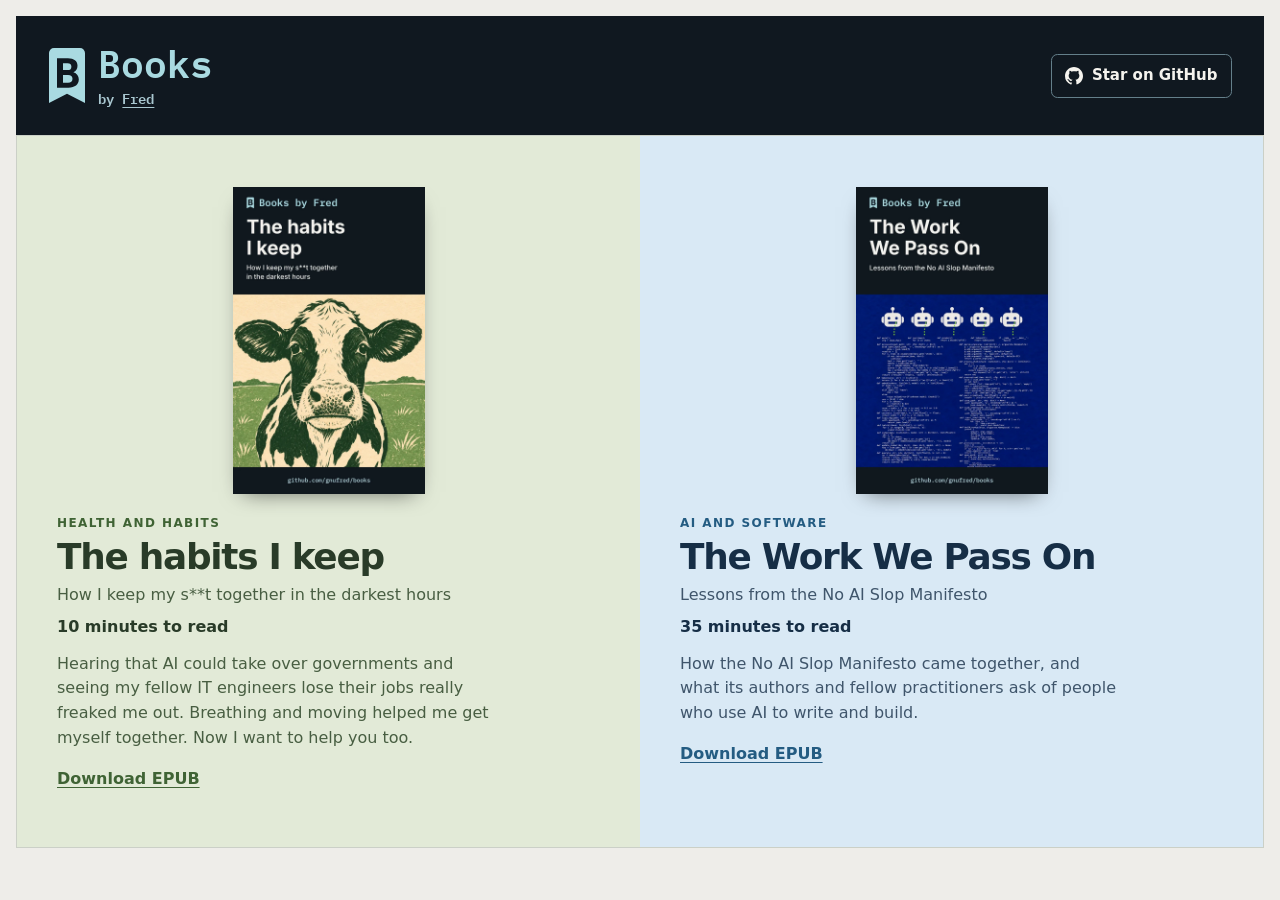
==== docs/index.html @ e2b28836 "Brand the site and covers as Books by Fred Center the GitHub URL in the cover footer and regenerate " ====
<!doctype html>
<!-- SPDX-FileCopyrightText: 2026 Fred Potvin -->
<!-- SPDX-License-Identifier: GPL-3.0-only -->
<html lang="en">
<head>
  <meta charset="utf-8">
  <meta name="viewport" content="width=device-width, initial-scale=1">
  <meta name="color-scheme" content="light dark">
  <meta name="description" content="Books by Fred about software, AI, and the habits he kept.">
  <title>Books by Fred</title>
  <link rel="icon" type="image/svg+xml" sizes="any" href="./assets/books-bookmark.svg">
  <link rel="stylesheet" href="./books.css">
</head>
<body>
  <header class="site-header">
    <div class="brand">
      <img src="./assets/books-bookmark.svg" width="38" height="56" alt="">
      <div>
        <h1><a href="https://github.com/gnufred/books">Books</a></h1>
        <p class="byline">by <a href="https://github.com/gnufred">Fred</a></p>
      </div>
    </div>

    <a class="github-star" href="https://github.com/gnufred/books">
      <img src="./assets/github-mark.svg" width="18" height="18" alt="">
      Star on GitHub
    </a>
  </header>

  <main class="books">
    <article class="habits">
      <img class="cover" src="./books/the-habits-i-keep/cover/cover.webp" width="800" height="1280" alt="">
      <p class="category">Health and habits</p>
      <h2>The habits I keep</h2>
      <p class="subtitle">How I keep my s**t together in the darkest hours</p>
      <p class="reading-time"><time datetime="PT10M">10 minutes</time> to read</p>
      <p class="summary">Hearing that AI could take over governments and seeing my fellow IT engineers lose their jobs really freaked me out. Breathing and moving helped me get myself together. Now I want to help you too.</p>
      <a class="download" href="./books/the-habits-i-keep/the-habits-i-keep.epub" download aria-label="Download EPUB for The habits I keep">Download EPUB</a>
    </article>

    <article class="work">
      <img class="cover" src="./books/the-work-we-pass-on/cover/cover.webp" width="800" height="1280" alt="">
      <p class="category">AI and software</p>
      <h2>The Work We Pass On</h2>
      <p class="subtitle">Lessons from the No AI Slop Manifesto</p>
      <p class="reading-time"><time datetime="PT35M">35 minutes</time> to read</p>
      <p class="summary">How the No AI Slop Manifesto came together, and what its authors and fellow practitioners ask of people who use AI to write and build.</p>
      <a class="download" href="./books/the-work-we-pass-on/the-work-we-pass-on.epub" download aria-label="Download EPUB for The Work We Pass On">Download EPUB</a>
    </article>
  </main>
</body>
</html>
---- docs/books.css ----
/* SPDX-FileCopyrightText: 2026 Fred Potvin */
/* SPDX-License-Identifier: GPL-3.0-only */

@font-face {
  font-family: "IBM Plex Mono";
  src: url("./tools/cover-creator/fonts/IBMPlexMono-SemiBold.ttf") format("truetype");
  font-weight: 600;
  font-display: swap;
}

:root {
  color-scheme: light dark;
  --navy: #101820;
  background: light-dark(#eeede9, var(--navy));
  color: light-dark(#222a25, #f5f3ee);
}

* { box-sizing: border-box; }

body {
  width: min(100% - 2rem, 87rem);
  margin: 0 auto;
  padding-block: 1rem;
  font: 1rem/1.55 system-ui, sans-serif;
}

h1, h2, p { margin: 0; }

.site-header, .brand, .github-star {
  display: flex;
  align-items: center;
}

.site-header {
  --accent: #a9dae1;
  --muted: #a9c7d0;

  flex-wrap: wrap;
  justify-content: space-between;
  gap: .75rem 1.5rem;
  padding: clamp(1rem, 2.6vw, 1.65rem) clamp(1rem, 3vw, 2rem);
  background: var(--navy);
  color: #f5f3ee;
}

.brand {
  gap: .75rem;
  font-family: "IBM Plex Mono", ui-monospace, monospace;
}

.brand img {
  display: block;
  flex: none;
  width: clamp(1.75rem, 4vw, 2.4rem);
  height: auto;
}

.brand h1 {
  color: var(--accent);
  font-size: clamp(1.75rem, 4vw, 2.4rem);
  font-weight: 600;
  line-height: 1.1;
}

.brand a { color: inherit; text-underline-offset: .18em; }
.brand h1 a { text-decoration: none; }
.brand h1 a:hover { text-decoration: underline; }

.byline {
  margin-block-start: .15rem;
  color: var(--muted);
  font-size: .875rem;
  font-weight: 600;
}

.byline a:hover { color: var(--accent); }

.github-star {
  gap: .55rem;
  min-height: 2.75rem;
  padding: .5rem .85rem;
  border: 1px solid #647f8a;
  border-radius: .4rem;
  color: inherit;
  font-size: .9375rem;
  font-weight: 650;
  text-decoration: none;
  white-space: nowrap;
}

.github-star:hover {
  border-color: var(--accent);
  background: #22333e;
  color: var(--accent);
}

a:focus-visible {
  outline: 2px solid var(--accent);
  outline-offset: 3px;
}

.books {
  display: grid;
  border: 1px solid light-dark(#cbd0c7, #4b514b);
}

.books > article {
  min-width: 0;
  padding: clamp(1.5rem, 4vw, 3.4rem) clamp(1rem, 4vw, 2.5rem);
  background: var(--panel);
  color: var(--panel-ink);
  text-align: start;
}

.habits {
  --panel: light-dark(#e2ead7, #2b3928);
  --panel-ink: light-dark(#293b28, #f2f3dd);
  --muted: light-dark(#485e42, #d1dec6);
  --accent: light-dark(#3f6334, #c1d9ad);
}

.work {
  --panel: light-dark(#d9e9f5, #1c3349);
  --panel-ink: light-dark(#162e46, #e9f4fd);
  --muted: light-dark(#3f556b, #bfd4e6);
  --accent: light-dark(#245c82, #a3d3f5);
}

.cover {
  display: block;
  width: min(100%, 12rem);
  height: auto;
  margin: 0 auto 1.2rem;
  box-shadow: 0 .6rem 1.3rem -.65rem #0009;
}

.category {
  color: var(--accent);
  font-size: .75rem;
  font-weight: 680;
  letter-spacing: .12em;
  text-transform: uppercase;
}

h2 {
  margin-block: .3rem .4rem;
  font-size: clamp(1.5rem, 2.8vw, 2.55rem);
  line-height: 1.1;
  letter-spacing: -.035em;
  text-wrap: balance;
}

.subtitle, .summary { color: var(--muted); }
.reading-time { margin-block-start: .45rem; font-weight: 650; }

.summary {
  max-width: 43ch;
  margin-block-start: .75rem;
}

.download {
  display: inline-block;
  margin-block-start: .75rem;
  padding-block: .25rem;
  color: var(--accent);
  font-weight: 650;
  text-underline-offset: .2em;
}

@media (min-width: 42rem) {
  .books { grid-template-columns: repeat(2, minmax(0, 1fr)); }
}
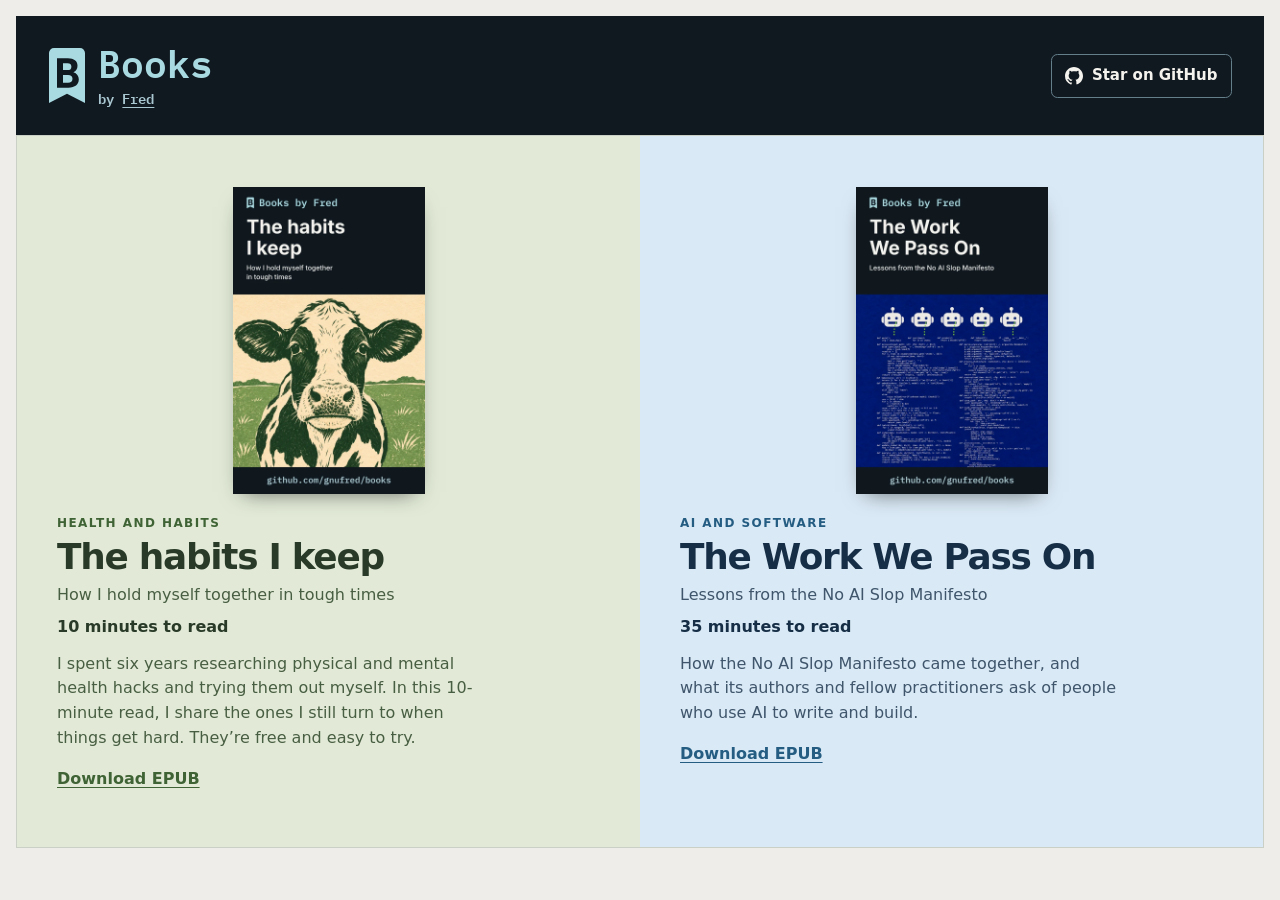
==== commit f95a1d38: "Refresh The habits I keep subtitle and synopsis Match the current manuscript, cover, EPUB, and Books" ====
--- a/docs/index.html
+++ b/docs/index.html
@@ -32,9 +32,9 @@
       <img class="cover" src="./books/the-habits-i-keep/cover/cover.webp" width="800" height="1280" alt="">
       <p class="category">Health and habits</p>
       <h2>The habits I keep</h2>
-      <p class="subtitle">How I keep my s**t together in the darkest hours</p>
+      <p class="subtitle">How I hold myself together in tough times</p>
       <p class="reading-time"><time datetime="PT10M">10 minutes</time> to read</p>
-      <p class="summary">Hearing that AI could take over governments and seeing my fellow IT engineers lose their jobs really freaked me out. Breathing and moving helped me get myself together. Now I want to help you too.</p>
+      <p class="summary">I spent six years researching physical and mental health hacks and trying them out myself. In this 10-minute read, I share the ones I still turn to when things get hard. They’re free and easy to try.</p>
       <a class="download" href="./books/the-habits-i-keep/the-habits-i-keep.epub" download aria-label="Download EPUB for The habits I keep">Download EPUB</a>
     </article>
 
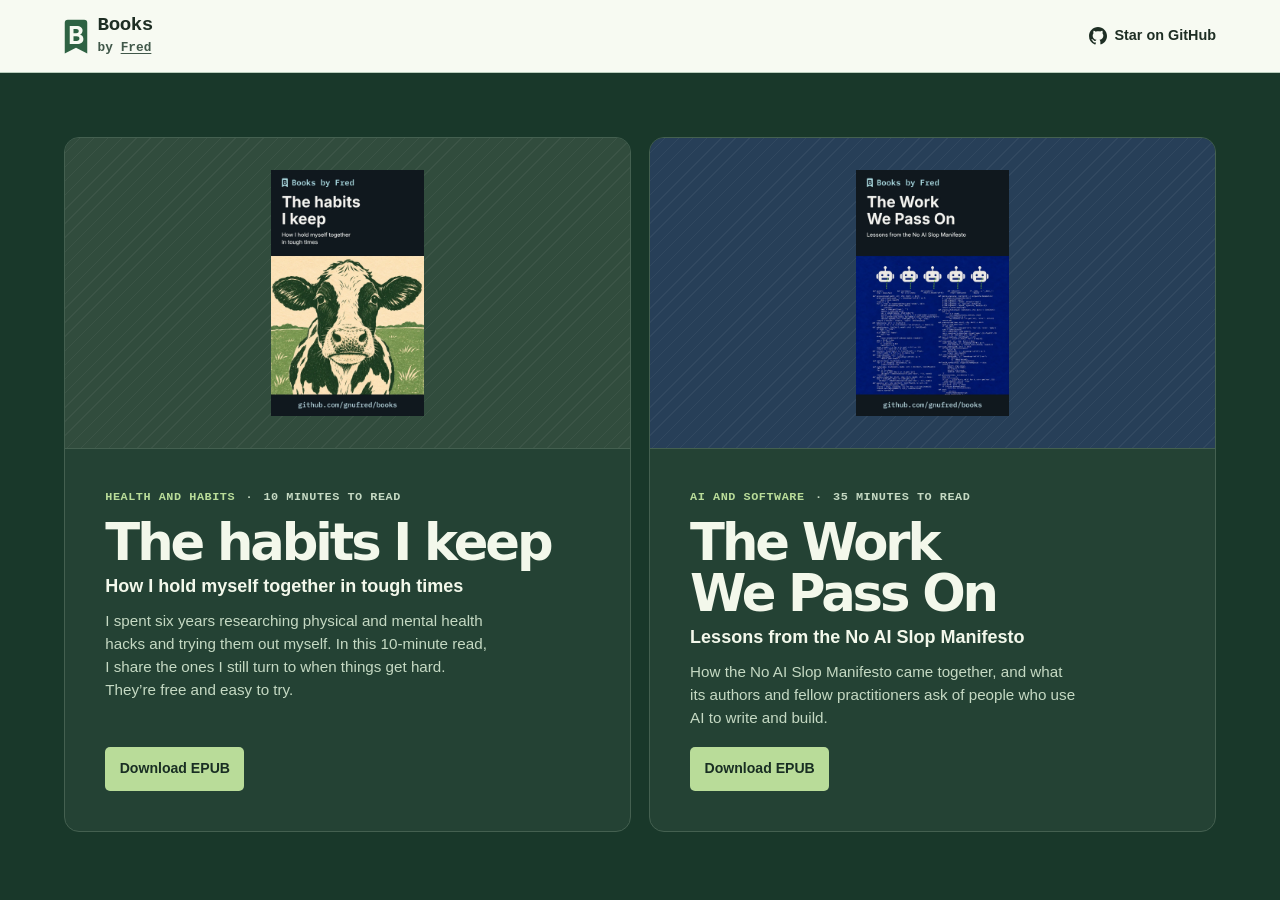
==== commit 015917cc: "Match the Books page to the GNUFRED website Use the site's forest palette and EPUB button treatment," ====
--- a/docs/index.html
+++ b/docs/index.html
@@ -6,6 +6,8 @@
   <meta charset="utf-8">
   <meta name="viewport" content="width=device-width, initial-scale=1">
   <meta name="color-scheme" content="light dark">
+  <meta name="theme-color" content="#f7faf2" media="(prefers-color-scheme: light)">
+  <meta name="theme-color" content="#1b2921" media="(prefers-color-scheme: dark)">
   <meta name="description" content="Books by Fred about software, AI, and the habits he kept.">
   <title>Books by Fred</title>
   <link rel="icon" type="image/svg+xml" sizes="any" href="./assets/books-bookmark.svg">
@@ -13,40 +15,54 @@
 </head>
 <body>
   <header class="site-header">
-    <div class="brand">
-      <img src="./assets/books-bookmark.svg" width="38" height="56" alt="">
-      <div>
-        <h1><a href="https://github.com/gnufred/books">Books</a></h1>
-        <p class="byline">by <a href="https://github.com/gnufred">Fred</a></p>
+    <div class="wrap site-bar">
+      <div class="brand">
+        <div>
+          <h1><a href="https://github.com/gnufred/books">Books</a></h1>
+          <p class="byline">by <a href="https://github.com/gnufred">Fred</a></p>
+        </div>
       </div>
+
+      <a class="github-star" href="https://github.com/gnufred/books">Star on GitHub</a>
     </div>
-
-    <a class="github-star" href="https://github.com/gnufred/books">
-      <img src="./assets/github-mark.svg" width="18" height="18" alt="">
-      Star on GitHub
-    </a>
   </header>
 
-  <main class="books">
-    <article class="habits">
-      <img class="cover" src="./books/the-habits-i-keep/cover/cover.webp" width="800" height="1280" alt="">
-      <p class="category">Health and habits</p>
-      <h2>The habits I keep</h2>
-      <p class="subtitle">How I hold myself together in tough times</p>
-      <p class="reading-time"><time datetime="PT10M">10 minutes</time> to read</p>
-      <p class="summary">I spent six years researching physical and mental health hacks and trying them out myself. In this 10-minute read, I share the ones I still turn to when things get hard. They’re free and easy to try.</p>
-      <a class="download" href="./books/the-habits-i-keep/the-habits-i-keep.epub" download aria-label="Download EPUB for The habits I keep">Download EPUB</a>
-    </article>
+  <main class="books-band">
+    <div class="wrap books">
+      <article class="book" aria-labelledby="habits-title">
+        <div class="book-art">
+          <img class="cover" src="./books/the-habits-i-keep/cover/cover.webp" width="800" height="1280" alt="">
+        </div>
+        <div class="book-copy">
+          <p class="book-meta">
+            <span class="category">Health and habits</span>
+            <span aria-hidden="true">·</span>
+            <span><time datetime="PT10M">10 minutes</time> to read</span>
+          </p>
+          <h2 id="habits-title">The habits I keep</h2>
+          <p class="subtitle">How I hold myself together in tough times</p>
+          <p class="summary">I spent six years researching physical and mental health hacks and trying them out myself. In this 10-minute read, I share the ones I still turn to when things get hard. They’re free and easy to try.</p>
+          <a class="download" href="./books/the-habits-i-keep/the-habits-i-keep.epub" download aria-label="Download EPUB for The habits I keep">Download EPUB</a>
+        </div>
+      </article>
 
-    <article class="work">
-      <img class="cover" src="./books/the-work-we-pass-on/cover/cover.webp" width="800" height="1280" alt="">
-      <p class="category">AI and software</p>
-      <h2>The Work We Pass On</h2>
-      <p class="subtitle">Lessons from the No AI Slop Manifesto</p>
-      <p class="reading-time"><time datetime="PT35M">35 minutes</time> to read</p>
-      <p class="summary">How the No AI Slop Manifesto came together, and what its authors and fellow practitioners ask of people who use AI to write and build.</p>
-      <a class="download" href="./books/the-work-we-pass-on/the-work-we-pass-on.epub" download aria-label="Download EPUB for The Work We Pass On">Download EPUB</a>
-    </article>
+      <article class="book" aria-labelledby="work-title">
+        <div class="book-art book-art--blue">
+          <img class="cover" src="./books/the-work-we-pass-on/cover/cover.webp" width="800" height="1280" alt="">
+        </div>
+        <div class="book-copy">
+          <p class="book-meta">
+            <span class="category">AI and software</span>
+            <span aria-hidden="true">·</span>
+            <span><time datetime="PT35M">35 minutes</time> to read</span>
+          </p>
+          <h2 id="work-title">The Work We Pass On</h2>
+          <p class="subtitle">Lessons from the No AI Slop Manifesto</p>
+          <p class="summary">How the No AI Slop Manifesto came together, and what its authors and fellow practitioners ask of people who use AI to write and build.</p>
+          <a class="download" href="./books/the-work-we-pass-on/the-work-we-pass-on.epub" download aria-label="Download EPUB for The Work We Pass On">Download EPUB</a>
+        </div>
+      </article>
+    </div>
   </main>
 </body>
 </html>
--- a/docs/books.css
+++ b/docs/books.css
@@ -1,172 +1,231 @@
 /* SPDX-FileCopyrightText: 2026 Fred Potvin */
 /* SPDX-License-Identifier: GPL-3.0-only */
 
-@font-face {
-  font-family: "IBM Plex Mono";
-  src: url("./tools/cover-creator/fonts/IBMPlexMono-SemiBold.ttf") format("truetype");
-  font-weight: 600;
-  font-display: swap;
-}
-
 :root {
   color-scheme: light dark;
-  --navy: #101820;
-  background: light-dark(#eeede9, var(--navy));
-  color: light-dark(#222a25, #f5f3ee);
-}
-
-* { box-sizing: border-box; }
+  --surface: light-dark(#f7faf2, #1b2921);
+  --ink: light-dark(#1e2e24, #ecf4eb);
+  --muted: light-dark(#41584a, #b8cebe);
+  --line: light-dark(#b9cdbd, #3b5645);
+  --moss: light-dark(#2e6243, #9bd0aa);
+  --pine: light-dark(#19382a, #213d31);
+  --on-pine: #f3f8eb;
+  --on-pine-muted: #c5d9c3;
+  --on-pine-accent: #b9dc99;
+  --mono: "SFMono-Regular", Consolas, "Liberation Mono", monospace;
+  --gutter: clamp(1.25rem, 5vw, 4rem);
+}
+
+*, *::before { box-sizing: border-box; }
 
 body {
-  width: min(100% - 2rem, 87rem);
-  margin: 0 auto;
-  padding-block: 1rem;
-  font: 1rem/1.55 system-ui, sans-serif;
+  display: flex;
+  flex-direction: column;
+  min-height: 100vh;
+  margin: 0;
+  background: var(--surface);
+  color: var(--ink);
+  font: 1rem/1.5 "Helvetica Neue", Arial, sans-serif;
 }
 
 h1, h2, p { margin: 0; }
 
-.site-header, .brand, .github-star {
+a { color: inherit; }
+
+a:focus-visible {
+  outline: 2px solid var(--moss);
+  outline-offset: 5px;
+}
+
+.wrap {
+  width: min(100% - 2 * var(--gutter), 73rem);
+  margin-inline: auto;
+}
+
+.site-header { border-bottom: 1px solid var(--line); }
+
+.site-bar, .brand, .github-star {
   display: flex;
   align-items: center;
 }
 
-.site-header {
-  --accent: #a9dae1;
-  --muted: #a9c7d0;
-
+.site-bar {
   flex-wrap: wrap;
   justify-content: space-between;
-  gap: .75rem 1.5rem;
-  padding: clamp(1rem, 2.6vw, 1.65rem) clamp(1rem, 3vw, 2rem);
-  background: var(--navy);
-  color: #f5f3ee;
+  gap: .25rem .75rem;
+  min-height: 4.5rem;
+  padding-block: .4rem;
 }
 
 .brand {
-  gap: .75rem;
-  font-family: "IBM Plex Mono", ui-monospace, monospace;
-}
-
-.brand img {
-  display: block;
+  gap: .6rem;
+  font-family: var(--mono);
+}
+
+.brand::before, .github-star::before {
+  content: "";
   flex: none;
-  width: clamp(1.75rem, 4vw, 2.4rem);
-  height: auto;
+  background: currentColor;
+}
+
+.brand::before {
+  width: 1.5rem;
+  height: 2.25rem;
+  color: var(--moss);
+  mask: url("./assets/books-bookmark.svg") center / contain no-repeat;
 }
 
 .brand h1 {
-  color: var(--accent);
-  font-size: clamp(1.75rem, 4vw, 2.4rem);
+  font-size: 1.2rem;
+  line-height: 1.1;
+  letter-spacing: -.025em;
+}
+
+.brand h1 a, .github-star { text-decoration: none; }
+.brand h1 a:hover, .github-star:hover { text-decoration: underline; }
+
+.byline {
+  margin-top: .15rem;
+  color: var(--muted);
+  font-size: .8rem;
   font-weight: 600;
-  line-height: 1.1;
-}
-
-.brand a { color: inherit; text-underline-offset: .18em; }
-.brand h1 a { text-decoration: none; }
-.brand h1 a:hover { text-decoration: underline; }
-
-.byline {
-  margin-block-start: .15rem;
-  color: var(--muted);
-  font-size: .875rem;
-  font-weight: 600;
-}
-
-.byline a:hover { color: var(--accent); }
+}
+
+.byline a { text-underline-offset: .16em; }
 
 .github-star {
-  gap: .55rem;
+  gap: .45rem;
   min-height: 2.75rem;
-  padding: .5rem .85rem;
-  border: 1px solid #647f8a;
-  border-radius: .4rem;
-  color: inherit;
-  font-size: .9375rem;
-  font-weight: 650;
-  text-decoration: none;
-  white-space: nowrap;
-}
-
-.github-star:hover {
-  border-color: var(--accent);
-  background: #22333e;
-  color: var(--accent);
-}
-
-a:focus-visible {
-  outline: 2px solid var(--accent);
-  outline-offset: 3px;
-}
+  font-size: .9rem;
+  font-weight: 700;
+}
+
+.github-star::before {
+  width: 1.125rem;
+  height: 1.125rem;
+  mask: url("./assets/github-mark.svg") center / contain no-repeat;
+}
+
+.books-band {
+  --book-rule: color-mix(in srgb, var(--on-pine-muted) 25%, var(--pine));
+  flex: 1;
+  padding-block: clamp(2rem, 5vw, 4rem);
+  background: var(--pine);
+  color: var(--on-pine);
+}
+
+.books-band a:focus-visible { outline-color: var(--on-pine-accent); }
 
 .books {
   display: grid;
-  border: 1px solid light-dark(#cbd0c7, #4b514b);
-}
-
-.books > article {
+  gap: 1.1rem;
+}
+
+.book {
+  display: grid;
+  grid-template-rows: auto 1fr;
   min-width: 0;
-  padding: clamp(1.5rem, 4vw, 3.4rem) clamp(1rem, 4vw, 2.5rem);
-  background: var(--panel);
-  color: var(--panel-ink);
-  text-align: start;
-}
-
-.habits {
-  --panel: light-dark(#e2ead7, #2b3928);
-  --panel-ink: light-dark(#293b28, #f2f3dd);
-  --muted: light-dark(#485e42, #d1dec6);
-  --accent: light-dark(#3f6334, #c1d9ad);
-}
-
-.work {
-  --panel: light-dark(#d9e9f5, #1c3349);
-  --panel-ink: light-dark(#162e46, #e9f4fd);
-  --muted: light-dark(#3f556b, #bfd4e6);
-  --accent: light-dark(#245c82, #a3d3f5);
-}
+  overflow: hidden;
+  border: 1px solid var(--book-rule);
+  border-radius: 15px;
+  background: color-mix(in srgb, var(--on-pine) 5%, var(--pine));
+}
+
+.book-art {
+  --book-art-color: #314c3d;
+  display: grid;
+  place-items: center;
+  padding: clamp(1.5rem, 3vw, 2rem) 1.25rem;
+  border-bottom: 1px solid var(--book-rule);
+  background: repeating-linear-gradient(135deg, #ffffff0c 0 1px, transparent 1px 10px), var(--book-art-color);
+}
+
+.book-art--blue { --book-art-color: #273f58; }
 
 .cover {
   display: block;
-  width: min(100%, 12rem);
+  width: clamp(7.25rem, 12vw, 10rem);
+  max-width: 100%;
   height: auto;
-  margin: 0 auto 1.2rem;
-  box-shadow: 0 .6rem 1.3rem -.65rem #0009;
-}
-
-.category {
-  color: var(--accent);
-  font-size: .75rem;
-  font-weight: 680;
-  letter-spacing: .12em;
+}
+
+.book-copy {
+  display: flex;
+  flex-direction: column;
+  min-width: 0;
+  padding: clamp(1.2rem, 3.15vw, 2.75rem);
+}
+
+.book-meta {
+  display: flex;
+  flex-wrap: wrap;
+  align-items: baseline;
+  gap: .4rem .65rem;
+  margin-bottom: .7rem;
+  color: var(--on-pine-muted);
+  font: 600 .74rem/1.45 var(--mono);
+  letter-spacing: .045em;
   text-transform: uppercase;
 }
 
-h2 {
-  margin-block: .3rem .4rem;
-  font-size: clamp(1.5rem, 2.8vw, 2.55rem);
-  line-height: 1.1;
-  letter-spacing: -.035em;
+.category { color: var(--on-pine-accent); }
+
+.book-copy h2 {
+  font-family: system-ui, sans-serif;
+  font-size: clamp(2.15rem, 4vw, 3.45rem);
+  font-weight: 760;
+  line-height: .99;
+  letter-spacing: -.06em;
   text-wrap: balance;
 }
 
-.subtitle, .summary { color: var(--muted); }
-.reading-time { margin-block-start: .45rem; font-weight: 650; }
+.subtitle {
+  margin-top: .45rem;
+  font-size: clamp(.96rem, 1.65vw, 1.125rem);
+  font-weight: 650;
+  line-height: 1.32;
+}
 
 .summary {
-  max-width: 43ch;
-  margin-block-start: .75rem;
+  max-width: 46ch;
+  margin-block: .7rem 1.1rem;
+  color: var(--on-pine-muted);
+  font-size: .95rem;
 }
 
 .download {
-  display: inline-block;
-  margin-block-start: .75rem;
-  padding-block: .25rem;
-  color: var(--accent);
-  font-weight: 650;
-  text-underline-offset: .2em;
+  display: inline-flex;
+  min-height: 2.75rem;
+  align-items: center;
+  align-self: flex-start;
+  margin-top: auto;
+  padding-inline: .9rem;
+  border-radius: 5px;
+  background: var(--on-pine-accent);
+  color: #192e23;
+  font-size: .88rem;
+  font-weight: 750;
+  text-decoration: none;
+  text-underline-offset: .22em;
+}
+
+.download:hover {
+  background: var(--on-pine);
+  text-decoration: underline;
 }
 
 @media (min-width: 42rem) {
   .books { grid-template-columns: repeat(2, minmax(0, 1fr)); }
 }
+
+@media (forced-colors: active) {
+  .brand::before, .github-star::before {
+    forced-color-adjust: none;
+    background: LinkText;
+  }
+
+  .download {
+    border: 1px solid LinkText;
+    color: LinkText;
+  }
+}
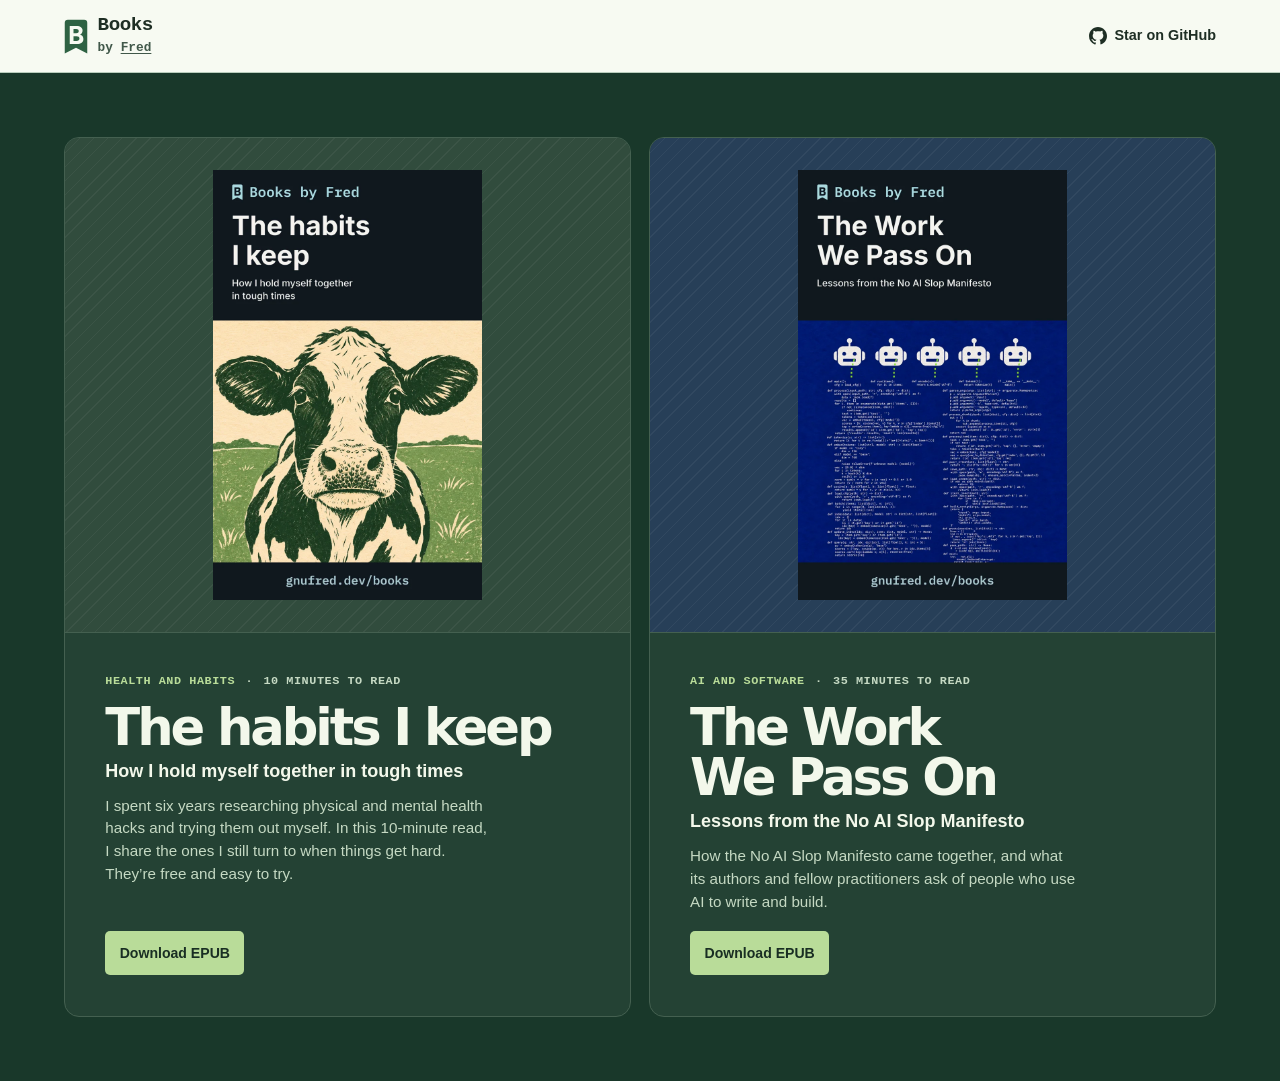
==== commit 2d9d562a: "Link book downloads directly to the source EPUBs Use GitHub raw URLs from main on the Books page so " ====
--- a/docs/index.html
+++ b/docs/index.html
@@ -42,7 +42,7 @@
           <h2 id="habits-title">The habits I keep</h2>
           <p class="subtitle">How I hold myself together in tough times</p>
           <p class="summary">I spent six years researching physical and mental health hacks and trying them out myself. In this 10-minute read, I share the ones I still turn to when things get hard. They’re free and easy to try.</p>
-          <a class="download" href="./books/the-habits-i-keep/the-habits-i-keep.epub" download aria-label="Download EPUB for The habits I keep">Download EPUB</a>
+          <a class="download" href="https://raw.githubusercontent.com/gnufred/books/main/books/the-habits-i-keep/the-habits-i-keep.epub" aria-label="Download EPUB for The habits I keep">Download EPUB</a>
         </div>
       </article>
 
@@ -59,7 +59,7 @@
           <h2 id="work-title">The Work We Pass On</h2>
           <p class="subtitle">Lessons from the No AI Slop Manifesto</p>
           <p class="summary">How the No AI Slop Manifesto came together, and what its authors and fellow practitioners ask of people who use AI to write and build.</p>
-          <a class="download" href="./books/the-work-we-pass-on/the-work-we-pass-on.epub" download aria-label="Download EPUB for The Work We Pass On">Download EPUB</a>
+          <a class="download" href="https://raw.githubusercontent.com/gnufred/books/main/books/the-work-we-pass-on/the-work-we-pass-on.epub" aria-label="Download EPUB for The Work We Pass On">Download EPUB</a>
         </div>
       </article>
     </div>
--- a/docs/books.css
+++ b/docs/books.css
@@ -144,7 +144,7 @@
 
 .cover {
   display: block;
-  width: clamp(7.25rem, 12vw, 10rem);
+  width: clamp(12.7rem, 21vw, 17.5rem);
   max-width: 100%;
   height: auto;
 }
